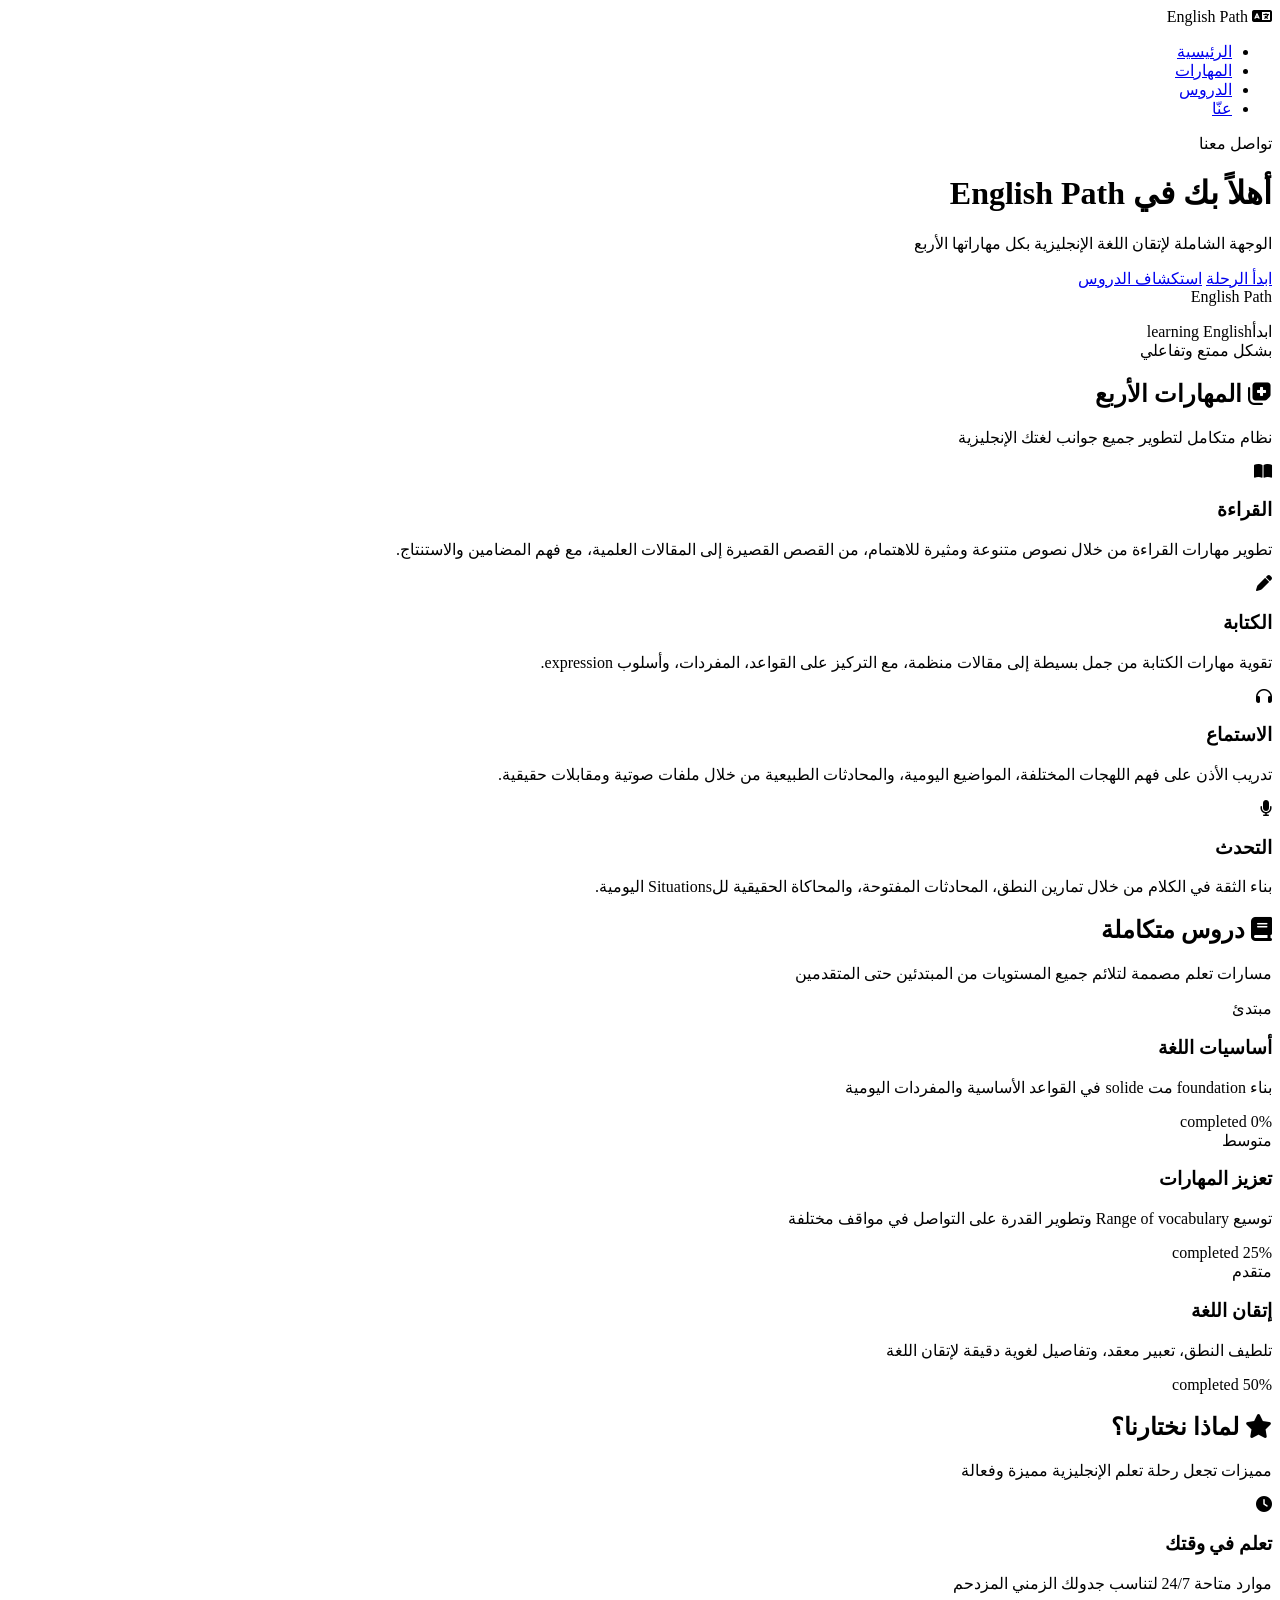
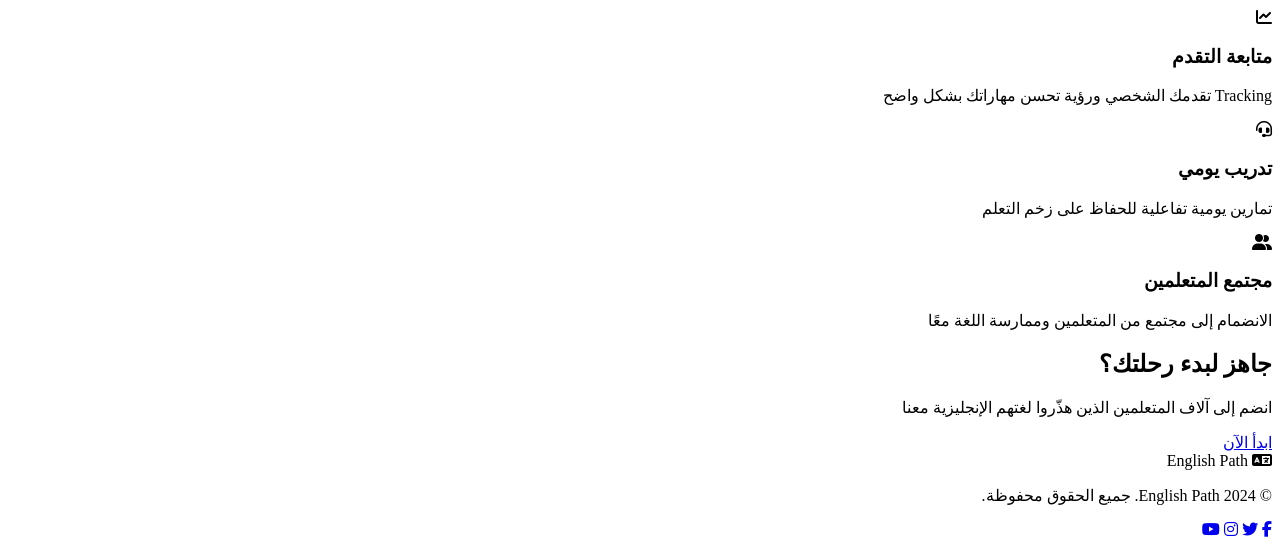
==== index.html @ 4739f6fb "Add index.html file - موقع تعليم اللغة الإنجليزية" ====
<!DOCTYPE html>
<html lang="ar" dir="rtl">
<head>
  <meta charset="UTF-8">
  <meta name="viewport" content="width=device-width, initial-scale=1.0">
  <title>تعلم اللغة الإنجليزية - رحلة إتقان اللغات</title>
  <link href="https://fonts.googleapis.com/css2?family=Poppins:wght@300;400;500;600;700&family=Noto+Naskh+Arabic:wght@400;700&display=swap" rel="stylesheet">
  <link rel="stylesheet" href="style.css">
  <link rel="stylesheet" href="https://cdnjs.cloudflare.com/ajax/libs/font-awesome/6.4.0/css/all.min.css">
</head>
<body>
  <!-- Navigation -->
  <nav class="navbar">
    <div class="logo">
      <i class="fas fa-language"></i>
      <span>English Path</span>
    </div>
    <ul class="nav-links">
      <li><a href="#home">الرئيسية</a></li>
      <li><a href="#skills">المهارات</a></li>
      <li><a href="#lessons">الدروس</a></li>
      <li><a href="#about">عنّا</a></li>
    </ul>
    <div class="btn-contact">تواصل معنا</div>
  </nav>

  <!-- Hero Section -->
  <header class="hero" id="home">
    <div class="hero-content">
      <h1>أهلاً بك في <span class="highlight">English Path</span></h1>
      <p>الوجهة الشاملة لإتقان اللغة الإنجليزية بكل مهاراتها الأربع</p>
      <div class="hero-buttons">
        <a href="#skills" class="btn-start">ابدأ الرحلة</a>
        <a href="#lessons" class="btn-explore">استكشاف الدروس</a>
      </div>
    </div>
    <div class="hero-image">
      <div class="mockup-phone">
        <div class="screen">
          <div class="app-container">
            <div class="app-header">
              <span>English Path</span>
            </div>
            <div class="app-body">
              <p>ابدأlearning English<br>بشكل ممتع وتفاعلي</p>
              <div class="progress-bar">
                <div class="progress" style="width: 65%"></div>
              </div>
            </div>
          </div>
        </div>
        <div class="phone-base"></div>
      </div>
    </div>
  </header>

  <!-- Skills Section -->
  <section class="skills" id="skills">
    <div class="section-header">
      <h2><i class="fas fa-notes-medical"></i> المهارات الأربع</h2>
      <p>نظام متكامل لتطوير جميع جوانب لغتك الإنجليزية</p>
    </div>
    <div class="skills-grid">
      <div class="skill-card reading">
        <div class="skill-icon">
          <i class="fas fa-book-open"></i>
        </div>
        <h3>القراءة</h3>
        <p>تطوير مهارات القراءة من خلال نصوص متنوعة ومثيرة للاهتمام، من القصص القصيرة إلى المقالات العلمية، مع فهم المضامين والاستنتاج.</p>
      </div>
      <div class="skill-card writing">
        <div class="skill-icon">
          <i class="fas fa-pen"></i>
        </div>
        <h3>الكتابة</h3>
        <p>تقوية مهارات الكتابة من جمل بسيطة إلى مقالات منظمة، مع التركيز على القواعد، المفردات، وأسلوب expression.</p>
      </div>
      <div class="skill-card listening">
        <div class="skill-icon">
          <i class="fas fa-headphones"></i>
        </div>
        <h3>الاستماع</h3>
        <p>تدريب الأذن على فهم اللهجات المختلفة، المواضيع اليومية، والمحادثات الطبيعية من خلال ملفات صوتية ومقابلات حقيقية.</p>
      </div>
      <div class="skill-card speaking">
        <div class="skill-icon">
          <i class="fas fa-microphone"></i>
        </div>
        <h3>التحدث</h3>
        <p>بناء الثقة في الكلام من خلال تمارين النطق، المحادثات المفتوحة، والمحاكاة الحقيقية للSituations اليومية.</p>
      </div>
    </div>
  </section>

  <!-- Integrated Lessons Section -->
  <section class="lessons" id="lessons">
    <div class="section-header">
      <h2><i class="fas fa-book"></i> دروس متكاملة</h2>
      <p>مسارات تعلم مصممة لتلائم جميع المستويات من المبتدئين حتى المتقدمين</p>
    </div>
    <div class="lessons-container">
      <div lesson-card class="lesson-card basic">
        <div class="lesson-badge">مبتدئ</div>
        <h3>أساسيات اللغة</h3>
        <p>بناء foundation مت solide في القواعد الأساسية والمفردات اليومية</p>
        <div class="lesson-progress">
          <span>0% completed</span>
          <div class="progress-bar">
            <div class="progress" style="width: 0%"></div>
          </div>
        </div>
      </div>
      <div lesson-card class="lesson-card intermediate">
        <div class="lesson-badge">متوسط</div>
        <h3>تعزيز المهارات</h3>
        <p>توسيع Range of vocabulary وتطوير القدرة على التواصل في مواقف مختلفة</p>
        <div class="lesson-progress">
          <span>25% completed</span>
          <div class="progress-bar">
            <div class="progress" style="width: 25%"></div>
          </div>
        </div>
      </div>
      <div lesson-card class="lesson-card advanced">
        <div class="lesson-badge">متقدم</div>
        <h3>إتقان اللغة</h3>
        <p>تلطيف النطق، تعبير معقد، وتفاصيل لغوية دقيقة لإتقان اللغة</p>
        <div class="lesson-progress">
          <span>50% completed</span>
          <div class="progress-bar">
            <div class="progress" style="width: 50%"></div>
          </div>
        </div>
      </div>
    </div>
  </section>

  <!-- Features Section -->
  <section class="features">
    <div class="section-header">
      <h2><i class="fas fa-star"></i> لماذا نختارنا؟</h2>
      <p>مميزات تجعل رحلة تعلم الإنجليزية مميزة وفعالة</p>
    </div>
    <div class="features-grid">
      <div class="feature-card">
        <div class="feature-icon">
          <i class="fas fa-clock"></i>
        </div>
        <h3>تعلم في وقتك</h3>
        <p>موارد متاحة 24/7 لتناسب جدولك الزمني المزدحم</p>
      </div>
      <div class="feature-card">
        <div class="feature-icon">
          <i class="fas fa-chart-line"></i>
        </div>
        <h3>متابعة التقدم</h3>
        <p>Tracking تقدمك الشخصي ورؤية تحسن مهاراتك بشكل واضح</p>
      </div>
      <div class="feature-card">
        <div class="feature-icon">
          <i class="fas fa-headset"></i>
        </div>
        <h3>تدريب يومي</h3>
        <p>تمارين يومية تفاعلية للحفاظ على زخم التعلم</p>
      </div>
      <div class="feature-card">
        <div class="feature-icon">
          <i class="fas fa-user-friends"></i>
        </div>
        <h3>مجتمع المتعلمين</h3>
        <p>الانضمام إلى مجتمع من المتعلمين وممارسة اللغة معًا</p>
      </div>
    </div>
  </section>

  <!-- CTA Section -->
  <section class="cta">
    <div class="cta-content">
      <h2>جاهز لبدء رحلتك؟</h2>
      <p>انضم إلى آلاف المتعلمين الذين هذّروا لغتهم الإنجليزية معنا</p>
      <a href="#lessons" class="btn-cta">ابدأ الآن</a>
    </div>
  </section>

  <!-- Footer -->
  <footer>
    <div class="footer-content">
      <div class="footer-logo">
        <i class="fas fa-language"></i>
        <span>English Path</span>
      </div>
      <p>&copy; 2024 English Path. جميع الحقوق محفوظة.</p>
      <div class="footer-links">
        <a href="#"><i class="fab fa-facebook-f"></i></a>
        <a href="#"><i class="fab fa-twitter"></i></a>
        <a href="#"><i class="fab fa-instagram"></i></a>
        <a href="#"><i class="fab fa-youtube"></i></a>
      </div>
    </div>
  </footer>

  <script src="script.js"></script>
</body>
</html>
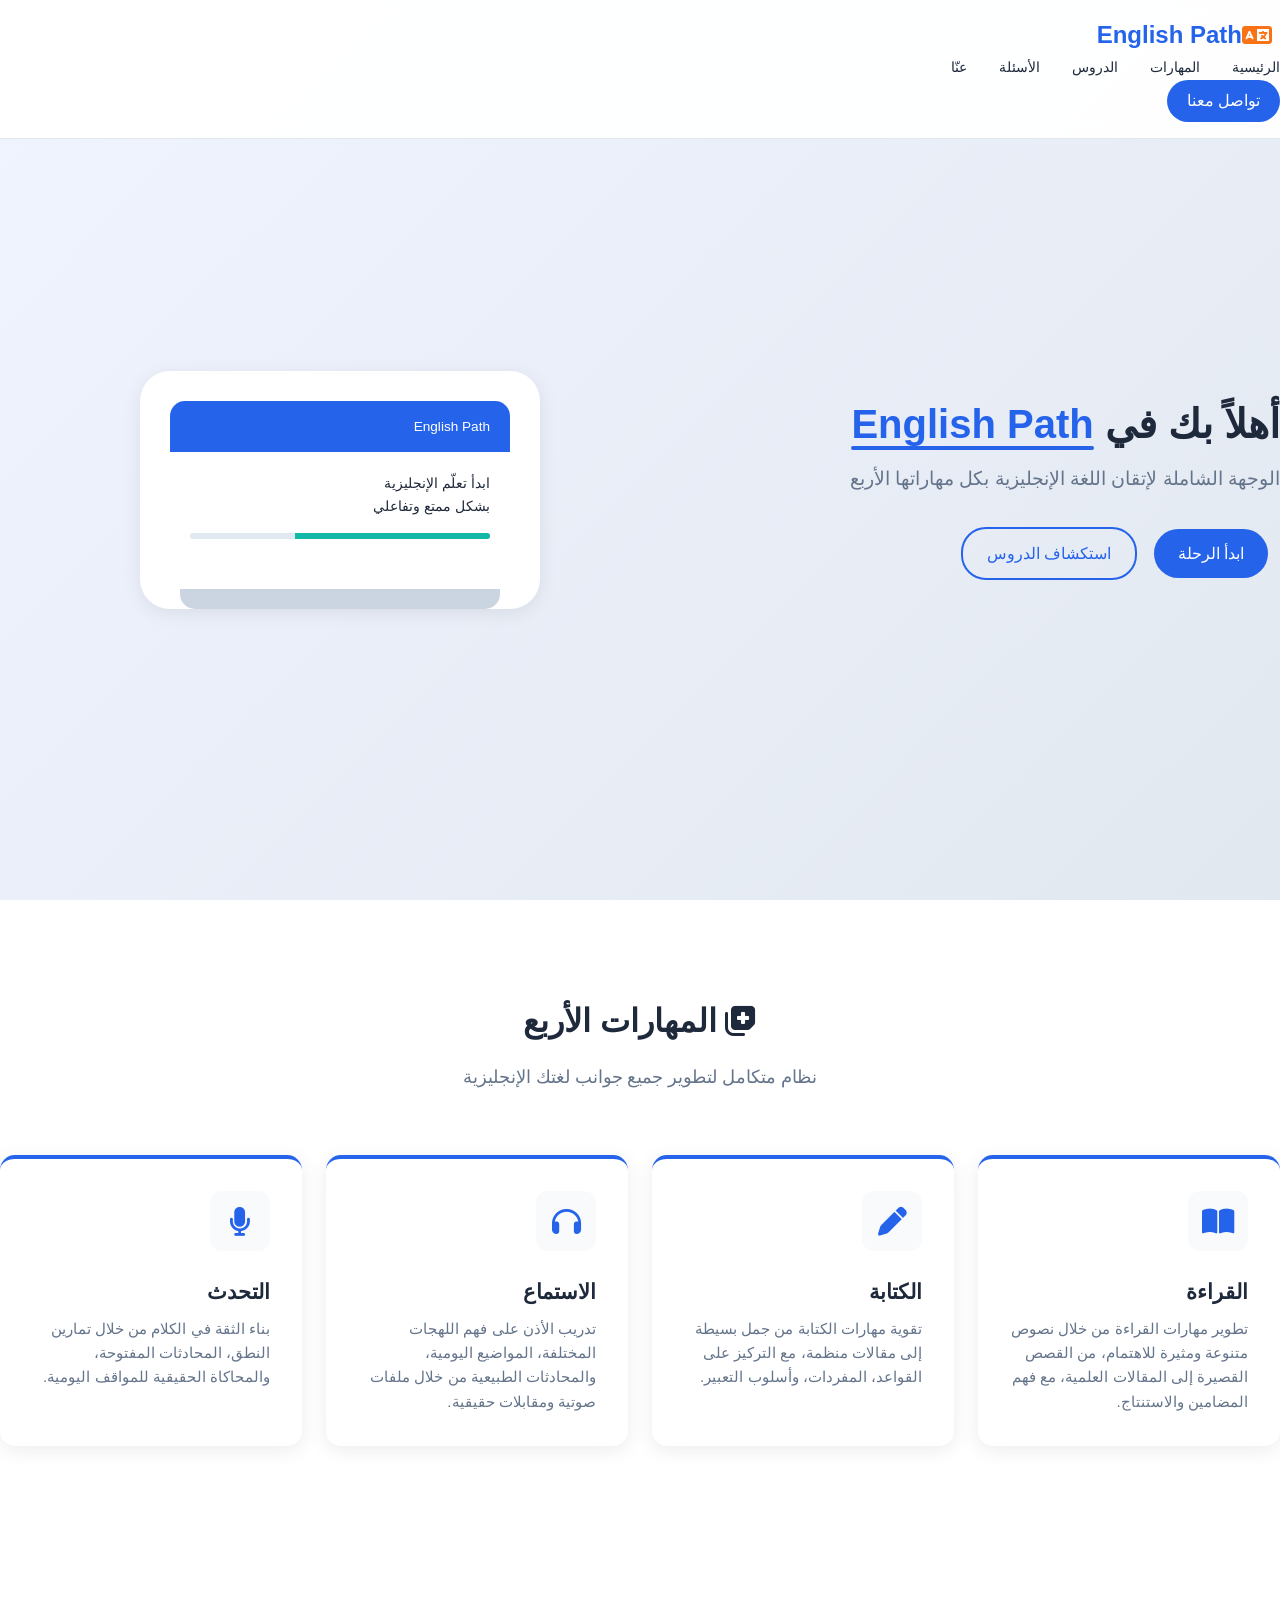
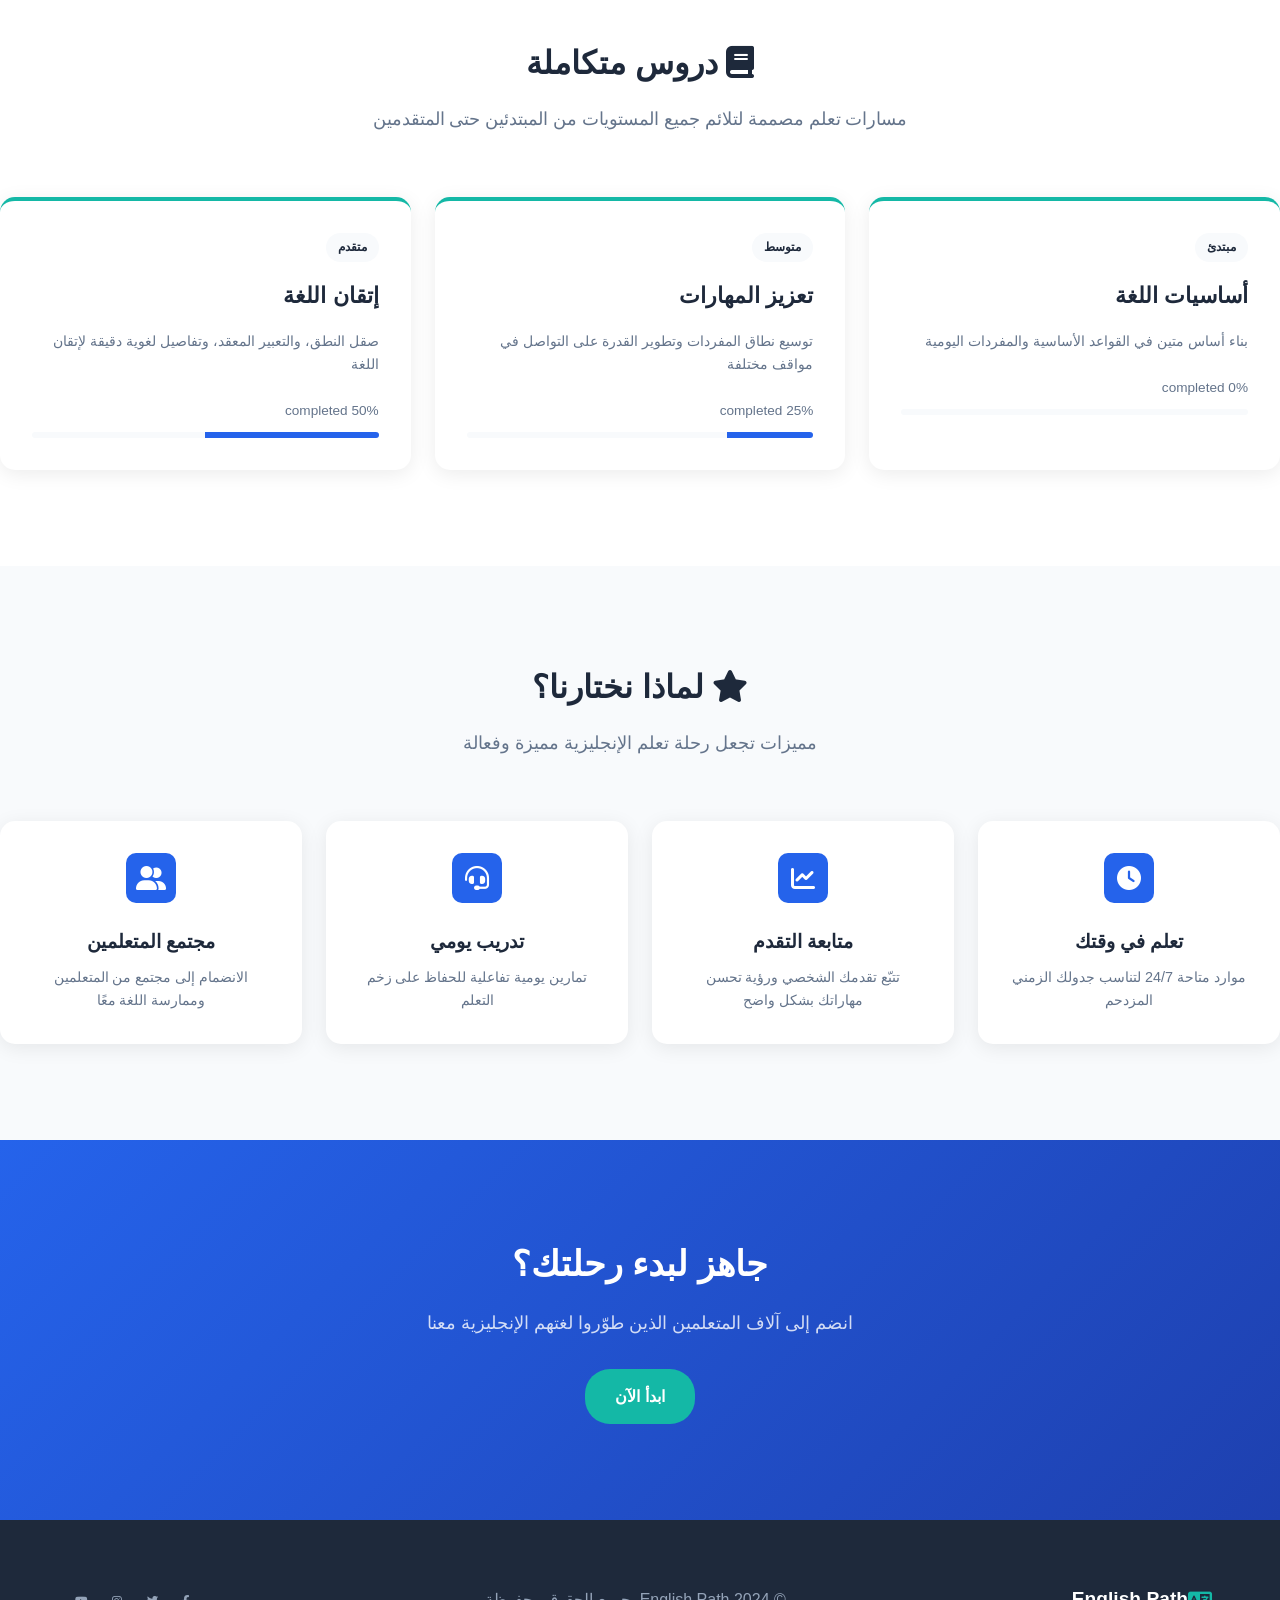
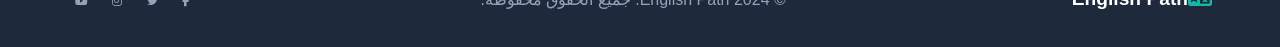
==== commit 08863709: "Update index.html" ====
--- a/index.html
+++ b/index.html
@@ -19,6 +19,7 @@
       <li><a href="#home">الرئيسية</a></li>
       <li><a href="#skills">المهارات</a></li>
       <li><a href="#lessons">الدروس</a></li>
+      <li><a href="questions.html">الأسئلة</a></li>
       <li><a href="#about">عنّا</a></li>
     </ul>
     <div class="btn-contact">تواصل معنا</div>
@@ -42,7 +43,7 @@
               <span>English Path</span>
             </div>
             <div class="app-body">
-              <p>ابدأlearning English<br>بشكل ممتع وتفاعلي</p>
+              <p>ابدأ تعلّم الإنجليزية<br>بشكل ممتع وتفاعلي</p>
               <div class="progress-bar">
                 <div class="progress" style="width: 65%"></div>
               </div>
@@ -73,7 +74,7 @@
           <i class="fas fa-pen"></i>
         </div>
         <h3>الكتابة</h3>
-        <p>تقوية مهارات الكتابة من جمل بسيطة إلى مقالات منظمة، مع التركيز على القواعد، المفردات، وأسلوب expression.</p>
+        <p>تقوية مهارات الكتابة من جمل بسيطة إلى مقالات منظمة، مع التركيز على القواعد، المفردات، وأسلوب التعبير.</p>
       </div>
       <div class="skill-card listening">
         <div class="skill-icon">
@@ -87,7 +88,7 @@
           <i class="fas fa-microphone"></i>
         </div>
         <h3>التحدث</h3>
-        <p>بناء الثقة في الكلام من خلال تمارين النطق، المحادثات المفتوحة، والمحاكاة الحقيقية للSituations اليومية.</p>
+        <p>بناء الثقة في الكلام من خلال تمارين النطق، المحادثات المفتوحة، والمحاكاة الحقيقية للمواقف اليومية.</p>
       </div>
     </div>
   </section>
@@ -99,10 +100,10 @@
       <p>مسارات تعلم مصممة لتلائم جميع المستويات من المبتدئين حتى المتقدمين</p>
     </div>
     <div class="lessons-container">
-      <div lesson-card class="lesson-card basic">
+      <div class="lesson-card basic">
         <div class="lesson-badge">مبتدئ</div>
         <h3>أساسيات اللغة</h3>
-        <p>بناء foundation مت solide في القواعد الأساسية والمفردات اليومية</p>
+        <p>بناء أساس متين في القواعد الأساسية والمفردات اليومية</p>
         <div class="lesson-progress">
           <span>0% completed</span>
           <div class="progress-bar">
@@ -110,10 +111,10 @@
           </div>
         </div>
       </div>
-      <div lesson-card class="lesson-card intermediate">
+      <div class="lesson-card intermediate">
         <div class="lesson-badge">متوسط</div>
         <h3>تعزيز المهارات</h3>
-        <p>توسيع Range of vocabulary وتطوير القدرة على التواصل في مواقف مختلفة</p>
+        <p>توسيع نطاق المفردات وتطوير القدرة على التواصل في مواقف مختلفة</p>
         <div class="lesson-progress">
           <span>25% completed</span>
           <div class="progress-bar">
@@ -121,10 +122,10 @@
           </div>
         </div>
       </div>
-      <div lesson-card class="lesson-card advanced">
+      <div class="lesson-card advanced">
         <div class="lesson-badge">متقدم</div>
         <h3>إتقان اللغة</h3>
-        <p>تلطيف النطق، تعبير معقد، وتفاصيل لغوية دقيقة لإتقان اللغة</p>
+        <p>صقل النطق، والتعبير المعقد، وتفاصيل لغوية دقيقة لإتقان اللغة</p>
         <div class="lesson-progress">
           <span>50% completed</span>
           <div class="progress-bar">
@@ -154,7 +155,7 @@
           <i class="fas fa-chart-line"></i>
         </div>
         <h3>متابعة التقدم</h3>
-        <p>Tracking تقدمك الشخصي ورؤية تحسن مهاراتك بشكل واضح</p>
+        <p>تتبّع تقدمك الشخصي ورؤية تحسن مهاراتك بشكل واضح</p>
       </div>
       <div class="feature-card">
         <div class="feature-icon">
@@ -177,7 +178,7 @@
   <section class="cta">
     <div class="cta-content">
       <h2>جاهز لبدء رحلتك؟</h2>
-      <p>انضم إلى آلاف المتعلمين الذين هذّروا لغتهم الإنجليزية معنا</p>
+      <p>انضم إلى آلاف المتعلمين الذين طوّروا لغتهم الإنجليزية معنا</p>
       <a href="#lessons" class="btn-cta">ابدأ الآن</a>
     </div>
   </section>
--- a/style.css
+++ b/style.css
@@ -0,0 +1,111 @@
+:root {
+  --primary-color: #2563eb;
+  --primary-dark: #1e40af;
+  --secondary-color: #14b8a6;
+  --accent-color: #f97316;
+  --text-color: #1e293b;
+  --text-light: #64748b;
+  --bg-light: #f8fafc;
+  --white: #ffffff;
+  --card-bg: #ffffff;
+  --shadow: 0 4px 20px rgba(0, 0, 0, 0.08);
+  --transition: 0.3s ease;
+}
+
+* { margin: 0; padding: 0; box-sizing: border-box; }
+html { scroll-behavior: smooth; }
+body { font-family: 'Noto Naskh Arabic', sans-serif; direction: rtl; color: var(--text-color); background-color: var(--bg-light); line-height: 1.6; }
+a { text-decoration: none; color: inherit; }
+ul { list-style: none; }
+img { max-width: 100%; height: auto; }
+.container { max-width: 1200px; margin: 0 auto; padding: 0 20px; }
+
+/* Navigation */
+.navbar { position: fixed; top: 0; width: 100%; background: rgba(255, 255, 255, 0.95); backdrop-filter: blur(10px); z-index: 1000; padding: 1rem 0; border-bottom: 1px solid #e2e8f0; }
+.navbar .container { display: flex; justify-content: space-between; align-items: center; }
+.logo { display: flex; align-items: center; font-family: 'Poppins', sans-serif; font-size: 1.5rem; font-weight: 700; color: var(--primary-color); }
+.logo i { margin-right: 8px; color: var(--accent-color); }
+.nav-links { display: flex; gap: 2rem; }
+.nav-links a { font-family: 'Poppins', sans-serif; font-size: 0.9rem; font-weight: 500; color: var(--text-color); transition: var(--transition); position: relative; }
+.nav-links a::after { content: ''; position: absolute; bottom: -4px; left: 0; width: 0; height: 2px; background: var(--primary-color); transition: var(--transition); }
+.nav-links a:hover::after { width: 100%; }
+.btn-contact { display: inline-block; padding: 8px 20px; background: var(--primary-color); color: var(--white); border-radius: 25px; font-family: 'Poppins', sans-serif; font-weight: 500; transition: var(--transition); }
+.btn-contact:hover { background: var(--primary-dark); transform: translateY(-2px); }
+
+/* Hero Section */
+.hero { min-height: 100vh; display: flex; align-items: center; background: linear-gradient(135deg, #f0f4ff 0%, #e2e8f0 100%); padding-top: 80px; }
+.hero-content { flex: 1; max-width: 600px; }
+.hero-content h1 { font-family: 'Poppins', sans-serif; font-size: 2.5rem; font-weight: 700; line-height: 1.2; margin-bottom: 1rem; color: var(--text-color); }
+.hero-content h1 .highlight { color: var(--primary-color); position: relative; padding-bottom: 4px; }
+.hero-content h1 .highlight::after { content: ''; position: absolute; bottom: 0; left: 0; width: 100%; height: 4px; background: var(--primary-color); border-radius: 2px; }
+.hero-content p { font-size: 1.2rem; color: var(--text-light); margin-bottom: 2rem; }
+.hero-buttons .btn-start, .hero-buttons .btn-explore { display: inline-block; padding: 12px 24px; margin-right: 12px; border-radius: 25px; font-family: 'Poppins', sans-serif; font-weight: 500; transition: var(--transition); }
+.hero-buttons .btn-start { background: var(--primary-color); color: var(--white); }
+.hero-buttons .btn-start:hover { background: var(--primary-dark); transform: translateY(-2px); box-shadow: 0 4px 12px rgba(37, 99, 235, 0.3); }
+.hero-buttons .btn-explore { background: transparent; border: 2px solid var(--primary-color); color: var(--primary-color); }
+.hero-buttons .btn-explore:hover { background: var(--primary-color); color: var(--white); }
+
+/* Hero Image */
+.hero-image { flex: 1; display: flex; justify-content: center; align-items: center; }
+.mockup-phone { background: var(--white); border-radius: 30px; box-shadow: var(--shadow); overflow: hidden; max-width: 400px; width: 100%; animation: float 3s ease-in-out infinite; }
+@keyframes float { 0%, 100% { transform: translateY(0); } 50% { transform: translateY(-20px); } }
+.screen { padding: 30px; }
+.app-header { background: var(--primary-color); color: var(--white); padding: 15px 20px; border-radius: 15px 15px 0 0; font-size: 0.85rem; display: flex; justify-content: space-between; align-items: center; }
+.app-body { padding: 20px; }
+.app-body p { margin-bottom: 15px; font-size: 0.9rem; }
+.progress-bar { height: 6px; background: #e2e8f0; border-radius: 3px; overflow: hidden; margin-top: 10px; }
+.progress-bar .progress { height: 100%; background: var(--secondary-color); width: 0; transition: width 0.5s ease; }
+.phone-base { background: #cbd5e1; height: 20px; width: 80%; margin: 0 auto; border-radius: 0 0 15px 15px; }
+
+/* Skills Section */
+.skills { padding: 6rem 0; background: var(--white); }
+.section-header { text-align: center; margin-bottom: 4rem; }
+.section-header h2 { font-family: 'Poppins', sans-serif; font-size: 2rem; font-weight: 600; margin-bottom: 1rem; color: var(--text-color); }
+.section-header p { color: var(--text-light); font-size: 1.1rem; max-width: 600px; margin: 0 auto; }
+.skills-grid { display: grid; grid-template-columns: repeat(auto-fit, minmax(250px, 1fr)); gap: 1.5rem; }
+.skill-card { background: var(--card-bg); padding: 2rem; border-radius: 15px; box-shadow: var(--shadow); transition: var(--transition); border-top: 4px solid var(--primary-color); }
+.skill-card:hover { transform: translateY(-10px); box-shadow: 0 12px 30px rgba(0, 0, 0, 0.1); }
+.skill-icon { width: 60px; height: 60px; background: var(--bg-light); border-radius: 12px; display: flex; justify-content: center; align-items: center; margin-bottom: 1.5rem; font-size: 1.8rem; color: var(--primary-color); }
+.skill-card h3 { font-family: 'Poppins', sans-serif; font-size: 1.3rem; margin-bottom: 0.5rem; color: var(--text-color); }
+.skill-card p { color: var(--text-light); font-size: 0.95rem; }
+
+/* Lessons Section */
+.lessons { padding: 6rem 0; background-color: var(--white); }
+.lessons-container { display: grid; grid-template-columns: repeat(auto-fit, minmax(300px, 1fr)); gap: 1.5rem; margin-top: 3rem; }
+.lesson-card { background: var(--card-bg); padding: 2rem; border-radius: 15px; box-shadow: var(--shadow); transition: var(--transition); border-top: 4px solid var(--secondary-color); }
+.lesson-card:hover { transform: translateY(-5px); box-shadow: 0 8px 20px rgba(0, 0, 0, 0.08); }
+.lesson-badge { display: inline-block; padding: 5px 12px; background: var(--bg-light); color: var(--text-color); border-radius: 20px; font-size: 0.75rem; font-weight: 600; margin-bottom: 1rem; text-transform: uppercase; }
+.lesson-card h3 { font-size: 1.4rem; margin-bottom: 1rem; color: var(--text-color); }
+.lesson-card p { color: var(--text-light); font-size: 0.9rem; margin-bottom: 1.5rem; }
+.lesson-progress { margin-top: 1rem; }
+.lesson-progress span { display: block; margin-bottom: 0.5rem; font-size: 0.85rem; color: var(--text-light); }
+.lesson-progress .progress-bar { height: 6px; background: var(--bg-light); border-radius: 3px; overflow: hidden; }
+.lesson-progress .progress { height: 100%; background: var(--primary-color); width: 0; transition: width 0.5s ease; }
+
+/* Features Section */
+.features { padding: 6rem 0; background: var(--bg-light); }
+.features-grid { display: grid; grid-template-columns: repeat(auto-fit, minmax(250px, 1fr)); gap: 1.5rem; margin-top: 3rem; }
+.feature-card { background: var(--white); padding: 2rem; border-radius: 15px; text-align: center; box-shadow: var(--shadow); transition: var(--transition); }
+.feature-card:hover { transform: translateY(-5px); box-shadow: 0 12px 25px rgba(0, 0, 0, 0.08); }
+.feature-icon { width: 50px; height: 50px; background: var(--primary-color); border-radius: 10px; display: flex; justify-content: center; align-items: center; margin: 0 auto 1.5rem; color: var(--white); font-size: 1.5rem; }
+.feature-card h3 { font-family: 'Poppins', sans-serif; font-size: 1.2rem; margin-bottom: 0.5rem; color: var(--text-color); }
+.feature-card p { color: var(--text-light); font-size: 0.9rem; }
+
+/* CTA Section */
+.cta { padding: 6rem 0; text-align: center; background: linear-gradient(135deg, var(--primary-color), var(--primary-dark)); }
+.cta-content h2 { font-family: 'Poppins', sans-serif; font-size: 2.2rem; color: var(--white); margin-bottom: 1rem; }
+.cta-content p { font-size: 1.1rem; color: rgba(255, 255, 255, 0.8); margin-bottom: 2rem; }
+.btn-cta { display: inline-block; padding: 15px 30px; background: var(--secondary-color); color: var(--white); border-radius: 25px; font-family: 'Poppins', sans-serif; font-weight: 600; font-size: 1rem; transition: var(--transition); }
+.btn-cta:hover { background: #0d9488; transform: translateY(-2px); box-shadow: 0 8px 16px rgba(20, 184, 166, 0.3); }
+
+/* Footer */
+footer { background: var(--text-color); color: #94a3b8; padding: 4rem 0 2rem; }
+.footer-content { max-width: 1200px; margin: 0 auto; padding: 0 20px; display: flex; justify-content: space-between; align-items: center; }
+.footer-logo { display: flex; align-items: center; font-family: 'Poppins', sans-serif; font-size: 1.2rem; font-weight: 700; color: var(--white); }
+.footer-logo i { margin-right: 8px; color: var(--secondary-color); }
+.footer-links a { color: #94a3b8; font-size: 0.85rem; margin-left: 15px; transition: var(--transition); }
+.footer-links a:hover { color: var(--secondary-color); }
+.footer-links i { margin-right: 5px; font-size: 0.7rem; }
+
+/* Responsive */
+@media (max-width: 768px) { .navbar .container { flex-direction: column; gap: 1rem; } .nav-links { margin-top: 10px; justify-content: center; gap: 1.5rem; } .hero { min-height: 600px; padding-top: 150px; } .hero-content h1 { font-size: 2rem; } .hero-buttons { flex-direction: column; align-items: center; } .hero-buttons .btn-start, .hero-buttons .btn-explore { margin: 8px 0; width: 100%; max-width: 200px; } .skills-grid, .lessons-container, .features-grid { grid-template-columns: 1fr; } .footer-content { flex-direction: column; gap: 2rem; text-align: center; } }
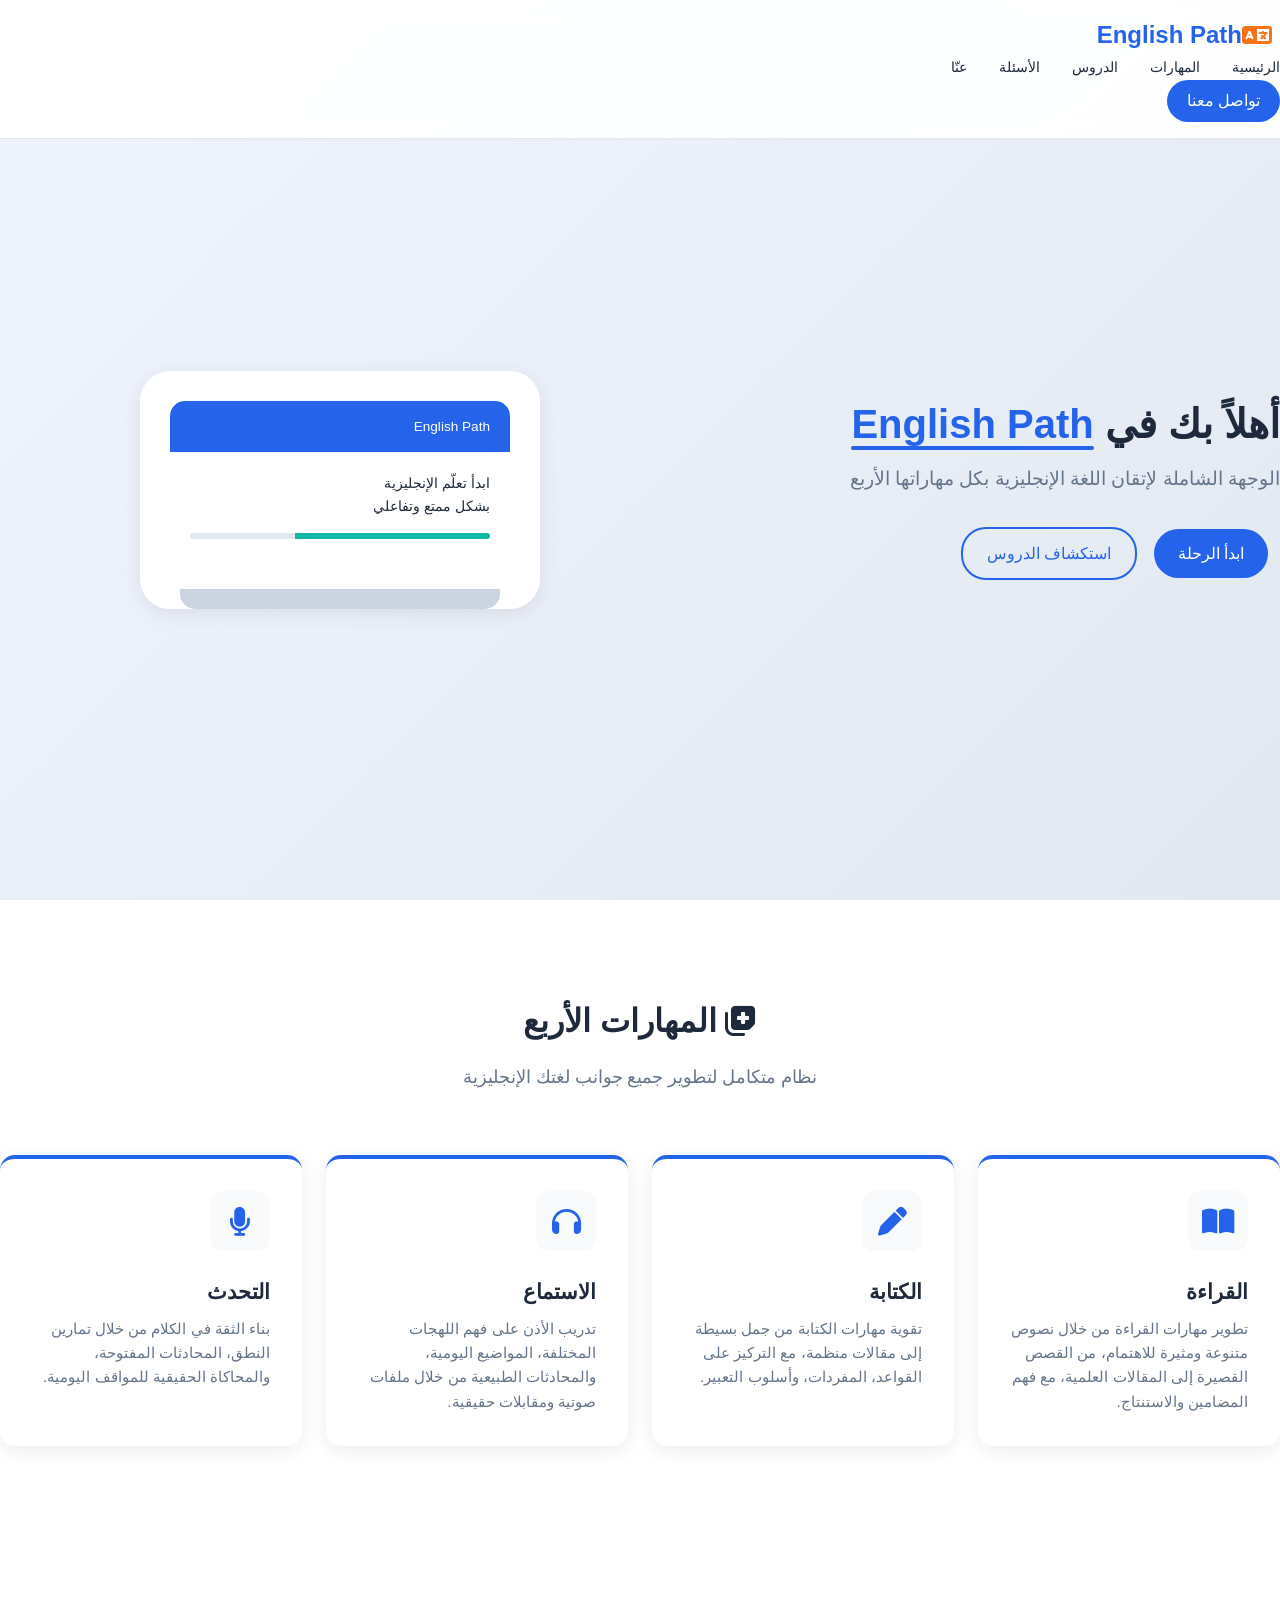
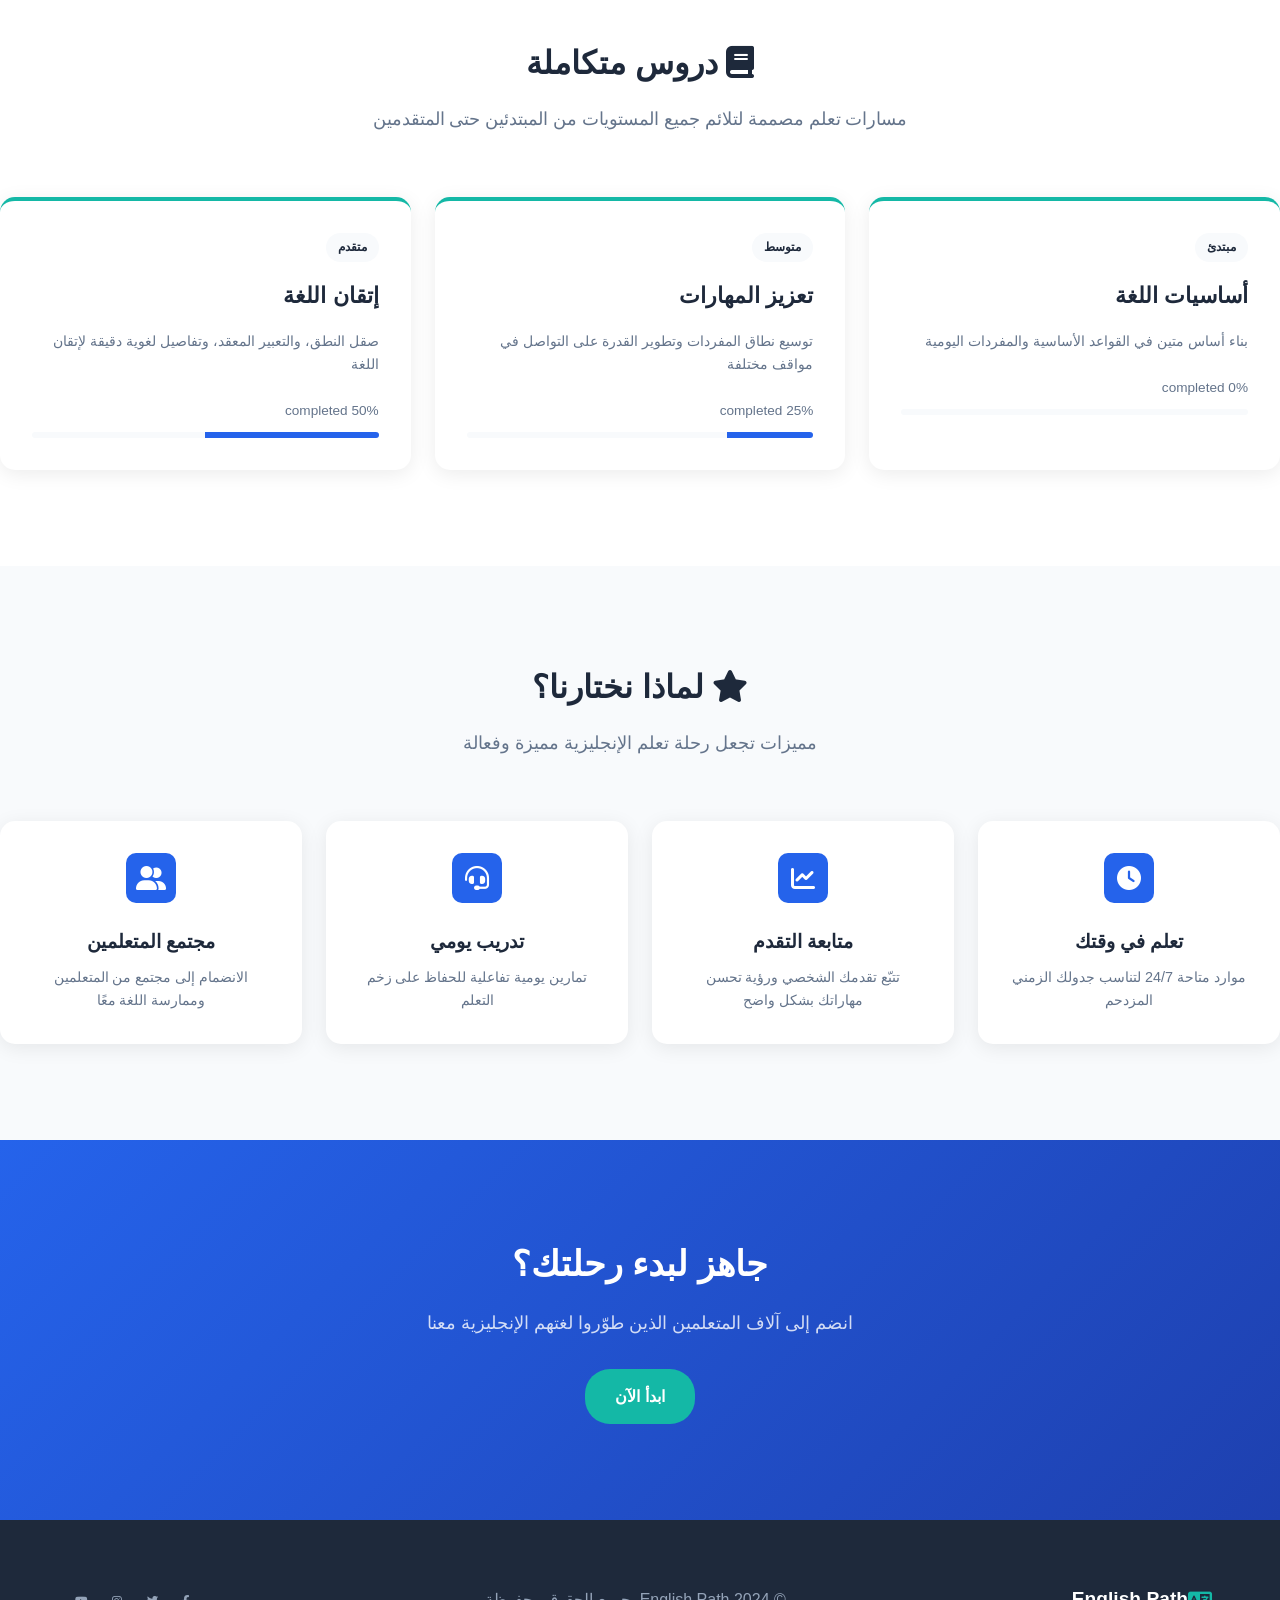
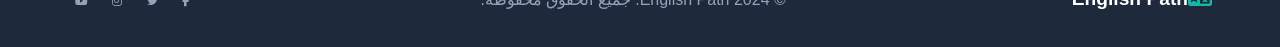
==== commit 8a7406d4: "PWA offline + install popup (2026-10-17): index.html" ====
--- a/index.html
+++ b/index.html
@@ -7,6 +7,15 @@
   <link href="https://fonts.googleapis.com/css2?family=Poppins:wght@300;400;500;600;700&family=Noto+Naskh+Arabic:wght@400;700&display=swap" rel="stylesheet">
   <link rel="stylesheet" href="style.css">
   <link rel="stylesheet" href="https://cdnjs.cloudflare.com/ajax/libs/font-awesome/6.4.0/css/all.min.css">
+  <!-- PWA / installable app (added 2026-10-17) -->
+  <link rel="manifest" href="manifest.json">
+  <meta name="theme-color" content="#2563eb">
+  <link rel="icon" type="image/png" sizes="32x32" href="icons/favicon-32.png">
+  <link rel="apple-touch-icon" href="icons/apple-touch-icon.png">
+  <meta name="mobile-web-app-capable" content="yes">
+  <meta name="apple-mobile-web-app-capable" content="yes">
+  <meta name="apple-mobile-web-app-title" content="English Path">
+  <meta name="apple-mobile-web-app-status-bar-style" content="black-translucent">
 </head>
 <body>
   <!-- Navigation -->
@@ -201,5 +210,6 @@
   </footer>
 
   <script src="script.js"></script>
+  <script src="pwa.js" defer></script>
 </body>
 </html>
--- a/style.css
+++ b/style.css
@@ -12,100 +12,596 @@
   --transition: 0.3s ease;
 }
 
-* { margin: 0; padding: 0; box-sizing: border-box; }
-html { scroll-behavior: smooth; }
-body { font-family: 'Noto Naskh Arabic', sans-serif; direction: rtl; color: var(--text-color); background-color: var(--bg-light); line-height: 1.6; }
-a { text-decoration: none; color: inherit; }
-ul { list-style: none; }
-img { max-width: 100%; height: auto; }
-.container { max-width: 1200px; margin: 0 auto; padding: 0 20px; }
+* {
+  margin: 0;
+  padding: 0;
+  box-sizing: border-box;
+}
+
+html {
+  scroll-behavior: smooth;
+}
+
+body {
+  font-family: 'Noto Naskh Arabic', sans-serif;
+  direction: rtl;
+  color: var(--text-color);
+  background-color: var(--bg-light);
+  line-height: 1.6;
+}
+
+a {
+  text-decoration: none;
+  color: inherit;
+}
+
+ul {
+  list-style: none;
+}
+
+img {
+  max-width: 100%;
+  height: auto;
+}
+
+.container {
+  max-width: 1200px;
+  margin: 0 auto;
+  padding: 0 20px;
+}
 
 /* Navigation */
-.navbar { position: fixed; top: 0; width: 100%; background: rgba(255, 255, 255, 0.95); backdrop-filter: blur(10px); z-index: 1000; padding: 1rem 0; border-bottom: 1px solid #e2e8f0; }
-.navbar .container { display: flex; justify-content: space-between; align-items: center; }
-.logo { display: flex; align-items: center; font-family: 'Poppins', sans-serif; font-size: 1.5rem; font-weight: 700; color: var(--primary-color); }
-.logo i { margin-right: 8px; color: var(--accent-color); }
-.nav-links { display: flex; gap: 2rem; }
-.nav-links a { font-family: 'Poppins', sans-serif; font-size: 0.9rem; font-weight: 500; color: var(--text-color); transition: var(--transition); position: relative; }
-.nav-links a::after { content: ''; position: absolute; bottom: -4px; left: 0; width: 0; height: 2px; background: var(--primary-color); transition: var(--transition); }
-.nav-links a:hover::after { width: 100%; }
-.btn-contact { display: inline-block; padding: 8px 20px; background: var(--primary-color); color: var(--white); border-radius: 25px; font-family: 'Poppins', sans-serif; font-weight: 500; transition: var(--transition); }
-.btn-contact:hover { background: var(--primary-dark); transform: translateY(-2px); }
+.navbar {
+  position: fixed;
+  top: 0;
+  width: 100%;
+  background: rgba(255, 255, 255, 0.95);
+  backdrop-filter: blur(10px);
+  z-index: 1000;
+  padding: 1rem 0;
+  border-bottom: 1px solid #e2e8f0;
+}
+
+.navbar .container {
+  display: flex;
+  justify-content: space-between;
+  align-items: center;
+}
+
+.logo {
+  display: flex;
+  align-items: center;
+  font-family: 'Poppins', sans-serif;
+  font-size: 1.5rem;
+  font-weight: 700;
+  color: var(--primary-color);
+}
+
+.logo i {
+  margin-right: 8px;
+  color: var(--accent-color);
+}
+
+.nav-links {
+  display: flex;
+  gap: 2rem;
+}
+
+.nav-links a {
+  font-family: 'Poppins', sans-serif;
+  font-size: 0.9rem;
+  font-weight: 500;
+  color: var(--text-color);
+  transition: var(--transition);
+  position: relative;
+}
+
+.nav-links a::after {
+  content: '';
+  position: absolute;
+  bottom: -4px;
+  left: 0;
+  width: 0;
+  height: 2px;
+  background: var(--primary-color);
+  transition: var(--transition);
+}
+
+.nav-links a:hover::after {
+  width: 100%;
+}
+
+.btn-contact {
+  display: inline-block;
+  padding: 8px 20px;
+  background: var(--primary-color);
+  color: var(--white);
+  border-radius: 25px;
+  font-family: 'Poppins', sans-serif;
+  font-weight: 500;
+  transition: var(--transition);
+}
+
+.btn-contact:hover {
+  background: var(--primary-dark);
+  transform: translateY(-2px);
+}
 
 /* Hero Section */
-.hero { min-height: 100vh; display: flex; align-items: center; background: linear-gradient(135deg, #f0f4ff 0%, #e2e8f0 100%); padding-top: 80px; }
-.hero-content { flex: 1; max-width: 600px; }
-.hero-content h1 { font-family: 'Poppins', sans-serif; font-size: 2.5rem; font-weight: 700; line-height: 1.2; margin-bottom: 1rem; color: var(--text-color); }
-.hero-content h1 .highlight { color: var(--primary-color); position: relative; padding-bottom: 4px; }
-.hero-content h1 .highlight::after { content: ''; position: absolute; bottom: 0; left: 0; width: 100%; height: 4px; background: var(--primary-color); border-radius: 2px; }
-.hero-content p { font-size: 1.2rem; color: var(--text-light); margin-bottom: 2rem; }
-.hero-buttons .btn-start, .hero-buttons .btn-explore { display: inline-block; padding: 12px 24px; margin-right: 12px; border-radius: 25px; font-family: 'Poppins', sans-serif; font-weight: 500; transition: var(--transition); }
-.hero-buttons .btn-start { background: var(--primary-color); color: var(--white); }
-.hero-buttons .btn-start:hover { background: var(--primary-dark); transform: translateY(-2px); box-shadow: 0 4px 12px rgba(37, 99, 235, 0.3); }
-.hero-buttons .btn-explore { background: transparent; border: 2px solid var(--primary-color); color: var(--primary-color); }
-.hero-buttons .btn-explore:hover { background: var(--primary-color); color: var(--white); }
-
-/* Hero Image */
-.hero-image { flex: 1; display: flex; justify-content: center; align-items: center; }
-.mockup-phone { background: var(--white); border-radius: 30px; box-shadow: var(--shadow); overflow: hidden; max-width: 400px; width: 100%; animation: float 3s ease-in-out infinite; }
-@keyframes float { 0%, 100% { transform: translateY(0); } 50% { transform: translateY(-20px); } }
-.screen { padding: 30px; }
-.app-header { background: var(--primary-color); color: var(--white); padding: 15px 20px; border-radius: 15px 15px 0 0; font-size: 0.85rem; display: flex; justify-content: space-between; align-items: center; }
-.app-body { padding: 20px; }
-.app-body p { margin-bottom: 15px; font-size: 0.9rem; }
-.progress-bar { height: 6px; background: #e2e8f0; border-radius: 3px; overflow: hidden; margin-top: 10px; }
-.progress-bar .progress { height: 100%; background: var(--secondary-color); width: 0; transition: width 0.5s ease; }
-.phone-base { background: #cbd5e1; height: 20px; width: 80%; margin: 0 auto; border-radius: 0 0 15px 15px; }
+.hero {
+  min-height: 100vh;
+  display: flex;
+  align-items: center;
+  background: linear-gradient(135deg, #f0f4ff 0%, #e2e8f0 100%);
+  padding-top: 80px;
+}
+
+.hero-content {
+  flex: 1;
+  max-width: 600px;
+}
+
+.hero-content h1 {
+  font-family: 'Poppins', sans-serif;
+  font-size: 2.5rem;
+  font-weight: 700;
+  line-height: 1.2;
+  margin-bottom: 1rem;
+  color: var(--text-color);
+}
+
+.hero-content h1 .highlight {
+  color: var(--primary-color);
+  position: relative;
+  padding-bottom: 4px;
+}
+
+.hero-content h1 .highlight::after {
+  content: '';
+  position: absolute;
+  bottom: 0;
+  left: 0;
+  width: 100%;
+  height: 4px;
+  background: var(--primary-color);
+  border-radius: 2px;
+}
+
+.hero-content p {
+  font-size: 1.2rem;
+  color: var(--text-light);
+  margin-bottom: 2rem;
+}
+
+.hero-buttons .btn-start,
+.hero-buttons .btn-explore {
+  display: inline-block;
+  padding: 12px 24px;
+  margin-right: 12px;
+  border-radius: 25px;
+  font-family: 'Poppins', sans-serif;
+  font-weight: 500;
+  transition: var(--transition);
+}
+
+.hero-buttons .btn-start {
+  background: var(--primary-color);
+  color: var(--white);
+}
+
+.hero-buttons .btn-start:hover {
+  background: var(--primary-dark);
+  transform: translateY(-2px);
+  box-shadow: 0 4px 12px rgba(37, 99, 235, 0.3);
+}
+
+.hero-buttons .btn-explore {
+  background: transparent;
+  border: 2px solid var(--primary-color);
+  color: var(--primary-color);
+}
+
+.hero-buttons .btn-explore:hover {
+  background: var(--primary-color);
+  color: var(--white);
+}
+
+/* Hero Image / Phone Mockup */
+.hero-image {
+  flex: 1;
+  display: flex;
+  justify-content: center;
+  align-items: center;
+}
+
+.mockup-phone {
+  background: var(--white);
+  border-radius: 30px;
+  box-shadow: var(--shadow);
+  overflow: hidden;
+  max-width: 400px;
+  width: 100%;
+  animation: float 3s ease-in-out infinite;
+}
+
+@keyframes float {
+  0%, 100% { transform: translateY(0); }
+  50% { transform: translateY(-20px); }
+}
+
+.screen {
+  padding: 30px;
+}
+
+.app-header {
+  background: var(--primary-color);
+  color: var(--white);
+  padding: 15px 20px;
+  border-radius: 15px 15px 0 0;
+  font-size: 0.85rem;
+  display: flex;
+  justify-content: space-between;
+  align-items: center;
+}
+
+.app-body {
+  padding: 20px;
+}
+
+.app-body p {
+  margin-bottom: 15px;
+  font-size: 0.9rem;
+}
+
+.progress-bar {
+  height: 6px;
+  background: #e2e8f0;
+  border-radius: 3px;
+  overflow: hidden;
+  margin-top: 10px;
+}
+
+.progress-bar .progress {
+  height: 100%;
+  background: var(--secondary-color);
+  width: 0;
+  transition: width 0.5s ease;
+}
+
+.phone-base {
+  background: #cbd5e1;
+  height: 20px;
+  width: 80%;
+  margin: 0 auto;
+  border-radius: 0 0 15px 15px;
+}
 
 /* Skills Section */
-.skills { padding: 6rem 0; background: var(--white); }
-.section-header { text-align: center; margin-bottom: 4rem; }
-.section-header h2 { font-family: 'Poppins', sans-serif; font-size: 2rem; font-weight: 600; margin-bottom: 1rem; color: var(--text-color); }
-.section-header p { color: var(--text-light); font-size: 1.1rem; max-width: 600px; margin: 0 auto; }
-.skills-grid { display: grid; grid-template-columns: repeat(auto-fit, minmax(250px, 1fr)); gap: 1.5rem; }
-.skill-card { background: var(--card-bg); padding: 2rem; border-radius: 15px; box-shadow: var(--shadow); transition: var(--transition); border-top: 4px solid var(--primary-color); }
-.skill-card:hover { transform: translateY(-10px); box-shadow: 0 12px 30px rgba(0, 0, 0, 0.1); }
-.skill-icon { width: 60px; height: 60px; background: var(--bg-light); border-radius: 12px; display: flex; justify-content: center; align-items: center; margin-bottom: 1.5rem; font-size: 1.8rem; color: var(--primary-color); }
-.skill-card h3 { font-family: 'Poppins', sans-serif; font-size: 1.3rem; margin-bottom: 0.5rem; color: var(--text-color); }
-.skill-card p { color: var(--text-light); font-size: 0.95rem; }
+.skills {
+  padding: 6rem 0;
+  background: var(--white);
+}
+
+.section-header {
+  text-align: center;
+  margin-bottom: 4rem;
+}
+
+.section-header h2 {
+  font-family: 'Poppins', sans-serif;
+  font-size: 2rem;
+  font-weight: 600;
+  margin-bottom: 1rem;
+  color: var(--text-color);
+}
+
+.section-header p {
+  color: var(--text-light);
+  font-size: 1.1rem;
+  max-width: 600px;
+  margin: 0 auto;
+}
+
+.skills-grid {
+  display: grid;
+  grid-template-columns: repeat(auto-fit, minmax(250px, 1fr));
+  gap: 1.5rem;
+}
+
+.skill-card {
+  background: var(--card-bg);
+  padding: 2rem;
+  border-radius: 15px;
+  box-shadow: var(--shadow);
+  transition: var(--transition);
+  border-top: 4px solid var(--primary-color);
+}
+
+.skill-card:hover {
+  transform: translateY(-10px);
+  box-shadow: 0 12px 30px rgba(0, 0, 0, 0.1);
+}
+
+.skill-icon {
+  width: 60px;
+  height: 60px;
+  background: var(--bg-light);
+  border-radius: 12px;
+  display: flex;
+  justify-content: center;
+  align-items: center;
+  margin-bottom: 1.5rem;
+  font-size: 1.8rem;
+  color: var(--primary-color);
+}
+
+.skill-card h3 {
+  font-family: 'Poppins', sans-serif;
+  font-size: 1.3rem;
+  margin-bottom: 0.5rem;
+  color: var(--text-color);
+}
+
+.skill-card p {
+  color: var(--text-light);
+  font-size: 0.95rem;
+}
 
 /* Lessons Section */
-.lessons { padding: 6rem 0; background-color: var(--white); }
-.lessons-container { display: grid; grid-template-columns: repeat(auto-fit, minmax(300px, 1fr)); gap: 1.5rem; margin-top: 3rem; }
-.lesson-card { background: var(--card-bg); padding: 2rem; border-radius: 15px; box-shadow: var(--shadow); transition: var(--transition); border-top: 4px solid var(--secondary-color); }
-.lesson-card:hover { transform: translateY(-5px); box-shadow: 0 8px 20px rgba(0, 0, 0, 0.08); }
-.lesson-badge { display: inline-block; padding: 5px 12px; background: var(--bg-light); color: var(--text-color); border-radius: 20px; font-size: 0.75rem; font-weight: 600; margin-bottom: 1rem; text-transform: uppercase; }
-.lesson-card h3 { font-size: 1.4rem; margin-bottom: 1rem; color: var(--text-color); }
-.lesson-card p { color: var(--text-light); font-size: 0.9rem; margin-bottom: 1.5rem; }
-.lesson-progress { margin-top: 1rem; }
-.lesson-progress span { display: block; margin-bottom: 0.5rem; font-size: 0.85rem; color: var(--text-light); }
-.lesson-progress .progress-bar { height: 6px; background: var(--bg-light); border-radius: 3px; overflow: hidden; }
-.lesson-progress .progress { height: 100%; background: var(--primary-color); width: 0; transition: width 0.5s ease; }
+.lessons {
+  padding: 6rem 0;
+  background-color: var(--white);
+}
+
+.lessons-container {
+  display: grid;
+  grid-template-columns: repeat(auto-fit, minmax(300px, 1fr));
+  gap: 1.5rem;
+  margin-top: 3rem;
+}
+
+.lesson-card {
+  background: var(--card-bg);
+  padding: 2rem;
+  border-radius: 15px;
+  box-shadow: var(--shadow);
+  transition: var(--transition);
+  border-top: 4px solid var(--secondary-color);
+}
+
+.lesson-card:hover {
+  transform: translateY(-5px);
+  box-shadow: 0 8px 20px rgba(0, 0, 0, 0.08);
+}
+
+.lesson-badge {
+  display: inline-block;
+  padding: 5px 12px;
+  background: var(--bg-light);
+  color: var(--text-color);
+  border-radius: 20px;
+  font-size: 0.75rem;
+  font-weight: 600;
+  margin-bottom: 1rem;
+  text-transform: uppercase;
+}
+
+.lesson-card h3 {
+  font-size: 1.4rem;
+  margin-bottom: 1rem;
+  color: var(--text-color);
+}
+
+.lesson-card p {
+  color: var(--text-light);
+  font-size: 0.9rem;
+  margin-bottom: 1.5rem;
+}
+
+.lesson-progress {
+  margin-top: 1rem;
+}
+
+.lesson-progress span {
+  display: block;
+  margin-bottom: 0.5rem;
+  font-size: 0.85rem;
+  color: var(--text-light);
+}
+
+.lesson-progress .progress-bar {
+  height: 6px;
+  background: var(--bg-light);
+  border-radius: 3px;
+  overflow: hidden;
+}
+
+.lesson-progress .progress {
+  height: 100%;
+  background: var(--primary-color);
+  width: 0;
+  transition: width 0.5s ease;
+}
 
 /* Features Section */
-.features { padding: 6rem 0; background: var(--bg-light); }
-.features-grid { display: grid; grid-template-columns: repeat(auto-fit, minmax(250px, 1fr)); gap: 1.5rem; margin-top: 3rem; }
-.feature-card { background: var(--white); padding: 2rem; border-radius: 15px; text-align: center; box-shadow: var(--shadow); transition: var(--transition); }
-.feature-card:hover { transform: translateY(-5px); box-shadow: 0 12px 25px rgba(0, 0, 0, 0.08); }
-.feature-icon { width: 50px; height: 50px; background: var(--primary-color); border-radius: 10px; display: flex; justify-content: center; align-items: center; margin: 0 auto 1.5rem; color: var(--white); font-size: 1.5rem; }
-.feature-card h3 { font-family: 'Poppins', sans-serif; font-size: 1.2rem; margin-bottom: 0.5rem; color: var(--text-color); }
-.feature-card p { color: var(--text-light); font-size: 0.9rem; }
+.features {
+  padding: 6rem 0;
+  background: var(--bg-light);
+}
+
+.features-grid {
+  display: grid;
+  grid-template-columns: repeat(auto-fit, minmax(250px, 1fr));
+  gap: 1.5rem;
+  margin-top: 3rem;
+}
+
+.feature-card {
+  background: var(--white);
+  padding: 2rem;
+  border-radius: 15px;
+  text-align: center;
+  box-shadow: var(--shadow);
+  transition: var(--transition);
+}
+
+.feature-card:hover {
+  transform: translateY(-5px);
+  box-shadow: 0 12px 25px rgba(0, 0, 0, 0.08);
+}
+
+.feature-icon {
+  width: 50px;
+  height: 50px;
+  background: var(--primary-color);
+  border-radius: 10px;
+  display: flex;
+  justify-content: center;
+  align-items: center;
+  margin: 0 auto 1.5rem;
+  color: var(--white);
+  font-size: 1.5rem;
+}
+
+.feature-card h3 {
+  font-family: 'Poppins', sans-serif;
+  font-size: 1.2rem;
+  margin-bottom: 0.5rem;
+  color: var(--text-color);
+}
+
+.feature-card p {
+  color: var(--text-light);
+  font-size: 0.9rem;
+}
 
 /* CTA Section */
-.cta { padding: 6rem 0; text-align: center; background: linear-gradient(135deg, var(--primary-color), var(--primary-dark)); }
-.cta-content h2 { font-family: 'Poppins', sans-serif; font-size: 2.2rem; color: var(--white); margin-bottom: 1rem; }
-.cta-content p { font-size: 1.1rem; color: rgba(255, 255, 255, 0.8); margin-bottom: 2rem; }
-.btn-cta { display: inline-block; padding: 15px 30px; background: var(--secondary-color); color: var(--white); border-radius: 25px; font-family: 'Poppins', sans-serif; font-weight: 600; font-size: 1rem; transition: var(--transition); }
-.btn-cta:hover { background: #0d9488; transform: translateY(-2px); box-shadow: 0 8px 16px rgba(20, 184, 166, 0.3); }
+.cta {
+  padding: 6rem 0;
+  text-align: center;
+  background: linear-gradient(135deg, var(--primary-color), var(--primary-dark));
+}
+
+.cta-content h2 {
+  font-family: 'Poppins', sans-serif;
+  font-size: 2.2rem;
+  color: var(--white);
+  margin-bottom: 1rem;
+}
+
+.cta-content p {
+  font-size: 1.1rem;
+  color: rgba(255, 255, 255, 0.8);
+  margin-bottom: 2rem;
+}
+
+.btn-cta {
+  display: inline-block;
+  padding: 15px 30px;
+  background: var(--secondary-color);
+  color: var(--white);
+  border-radius: 25px;
+  font-family: 'Poppins', sans-serif;
+  font-weight: 600;
+  font-size: 1rem;
+  transition: var(--transition);
+}
+
+.btn-cta:hover {
+  background: #0d9488;
+  transform: translateY(-2px);
+  box-shadow: 0 8px 16px rgba(20, 184, 166, 0.3);
+}
 
 /* Footer */
-footer { background: var(--text-color); color: #94a3b8; padding: 4rem 0 2rem; }
-.footer-content { max-width: 1200px; margin: 0 auto; padding: 0 20px; display: flex; justify-content: space-between; align-items: center; }
-.footer-logo { display: flex; align-items: center; font-family: 'Poppins', sans-serif; font-size: 1.2rem; font-weight: 700; color: var(--white); }
-.footer-logo i { margin-right: 8px; color: var(--secondary-color); }
-.footer-links a { color: #94a3b8; font-size: 0.85rem; margin-left: 15px; transition: var(--transition); }
-.footer-links a:hover { color: var(--secondary-color); }
-.footer-links i { margin-right: 5px; font-size: 0.7rem; }
+footer {
+  background: var(--text-color);
+  color: #94a3b8;
+  padding: 4rem 0 2rem;
+}
+
+.footer-content {
+  max-width: 1200px;
+  margin: 0 auto;
+  padding: 0 20px;
+  display: flex;
+  justify-content: space-between;
+  align-items: center;
+}
+
+.footer-logo {
+  display: flex;
+  align-items: center;
+  font-family: 'Poppins', sans-serif;
+  font-size: 1.2rem;
+  font-weight: 700;
+  color: var(--white);
+}
+
+.footer-logo i {
+  margin-right: 8px;
+  color: var(--secondary-color);
+}
+
+.footer-links a {
+  color: #94a3b8;
+  font-size: 0.85rem;
+  margin-left: 15px;
+  transition: var(--transition);
+}
+
+.footer-links a:hover {
+  color: var(--secondary-color);
+}
+
+.footer-links i {
+  margin-right: 5px;
+  font-size: 0.7rem;
+}
 
 /* Responsive */
-@media (max-width: 768px) { .navbar .container { flex-direction: column; gap: 1rem; } .nav-links { margin-top: 10px; justify-content: center; gap: 1.5rem; } .hero { min-height: 600px; padding-top: 150px; } .hero-content h1 { font-size: 2rem; } .hero-buttons { flex-direction: column; align-items: center; } .hero-buttons .btn-start, .hero-buttons .btn-explore { margin: 8px 0; width: 100%; max-width: 200px; } .skills-grid, .lessons-container, .features-grid { grid-template-columns: 1fr; } .footer-content { flex-direction: column; gap: 2rem; text-align: center; } }+@media (max-width: 768px) {
+  .navbar .container {
+    flex-direction: column;
+    gap: 1rem;
+  }
+  
+  .nav-links {
+    margin-top: 10px;
+    justify-content: center;
+    gap: 1.5rem;
+  }
+  
+  .hero {
+    min-height: 600px;
+    padding-top: 150px;
+  }
+  
+  .hero-content h1 {
+    font-size: 2rem;
+  }
+  
+  .hero-buttons {
+    flex-direction: column;
+    align-items: center;
+  }
+  
+  .hero-buttons .btn-start,
+  .hero-buttons .btn-explore {
+    margin: 8px 0;
+    width: 100%;
+    max-width: 200px;
+  }
+  
+  .skills-grid,
+  .lessons-container,
+  .features-grid {
+    grid-template-columns: 1fr;
+  }
+  
+  .footer-content {
+    flex-direction: column;
+    gap: 2rem;
+    text-align: center;
+  }
+}
